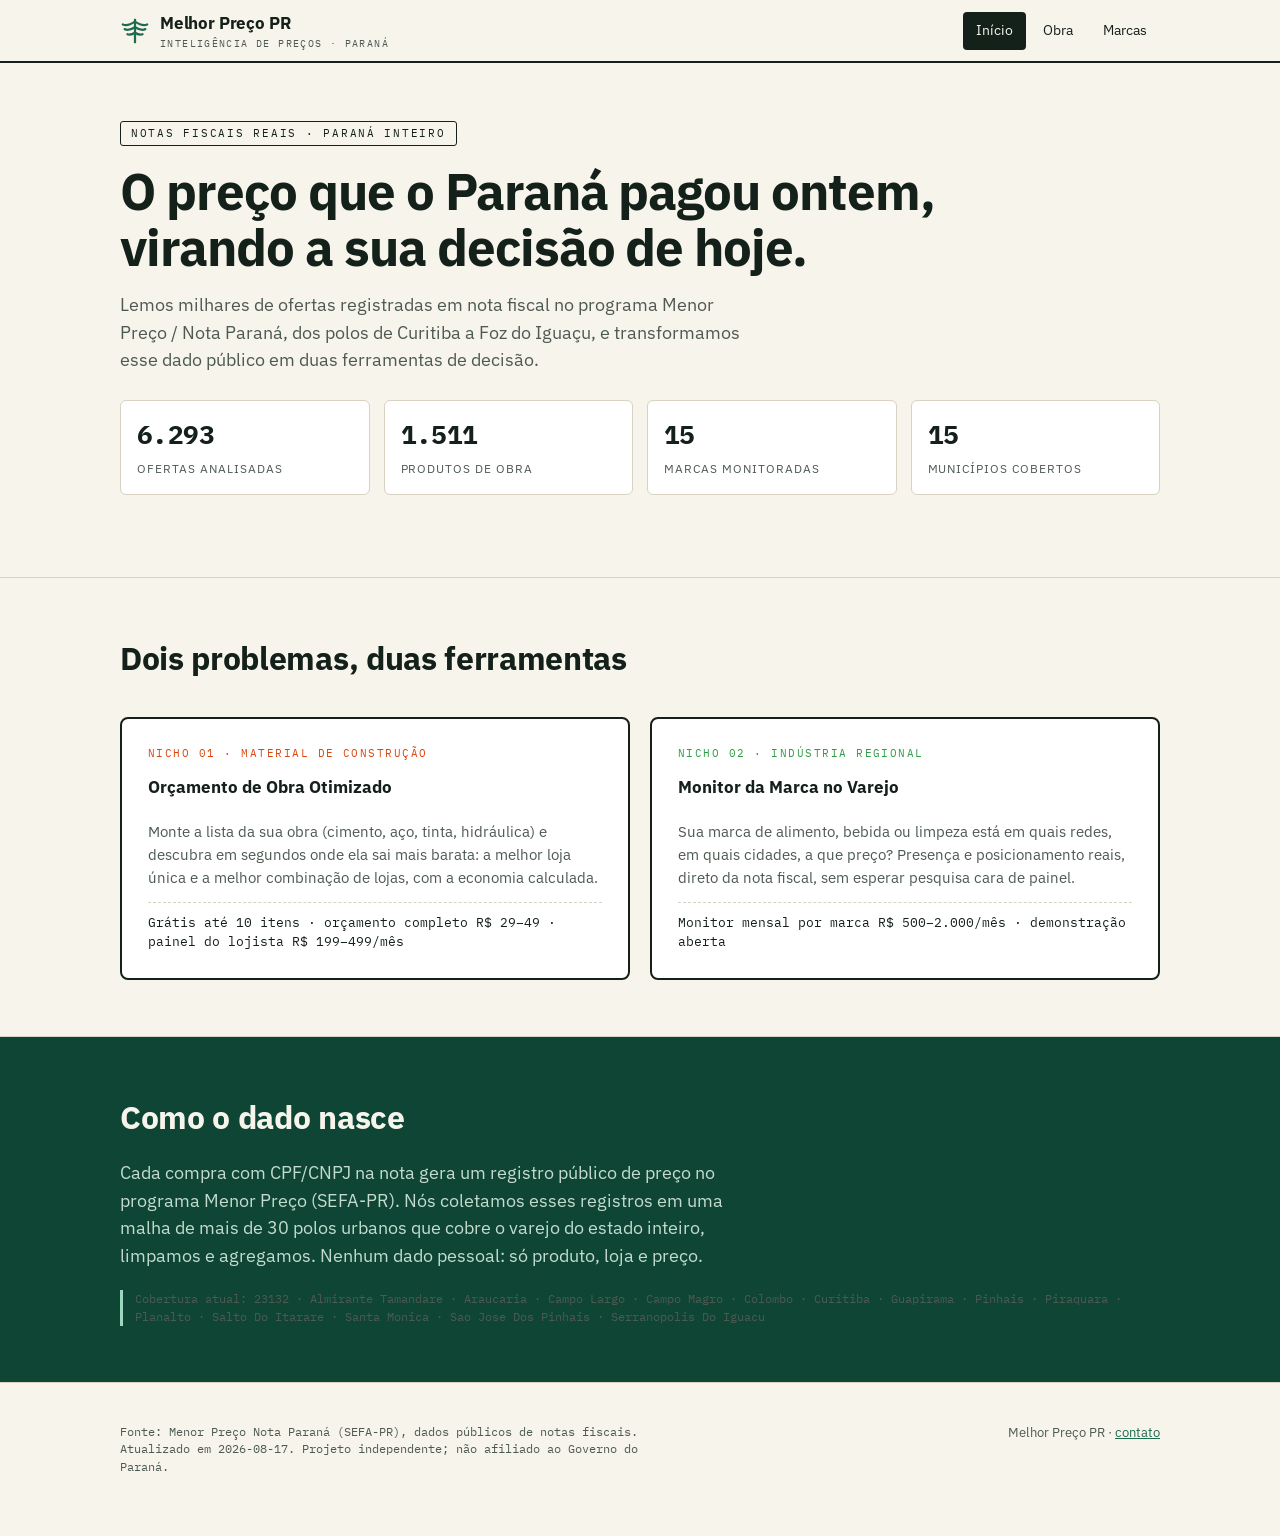
==== index.html @ 216f0dc4 "feat: site Melhor Preço PR com os nichos construção (orçamento de obra) e indústria (monitor de marc" ====
<!doctype html>
<html lang="pt-BR">
<head>
<meta charset="utf-8">
<meta name="viewport" content="width=device-width, initial-scale=1">
<title>Melhor Preço PR — inteligência de preços do varejo paranaense</title>
<meta name="description" content="Preços reais de notas fiscais do Paraná inteiro, transformados em decisão: orçamento de obra otimizado e monitor de marca no varejo.">
<link rel="preconnect" href="https://fonts.googleapis.com">
<link rel="preconnect" href="https://fonts.gstatic.com" crossorigin>
<link href="https://fonts.googleapis.com/css2?family=IBM+Plex+Mono:wght@400;600&family=IBM+Plex+Sans:wght@400;600;700&display=swap" rel="stylesheet">
<link rel="stylesheet" href="assets/css/style.css">
<link rel="icon" href="data:image/svg+xml,%3Csvg xmlns='http://www.w3.org/2000/svg' viewBox='0 0 32 32'%3E%3Ctext y='26' font-size='26'%3E🌲%3C/text%3E%3C/svg%3E">
</head>
<body>

<header class="topo">
  <div class="wrap">
    <a class="logo" href="./">
      <svg viewBox="0 0 32 32" fill="none" aria-hidden="true">
        <path d="M16 3 L16 29" stroke="#1e6b4f" stroke-width="2.4"/>
        <path d="M16 6 C10 10 5 10 3 9 M16 6 C22 10 27 10 29 9" stroke="#1e6b4f" stroke-width="2.4" stroke-linecap="round"/>
        <path d="M16 12 C11 15 7 15 5 14 M16 12 C21 15 25 15 27 14" stroke="#1e6b4f" stroke-width="2.4" stroke-linecap="round"/>
        <path d="M16 18 C12 20 9 20 8 19.5 M16 18 C20 20 23 20 24 19.5" stroke="#1e6b4f" stroke-width="2.4" stroke-linecap="round"/>
      </svg>
      <span><b>Melhor Preço PR</b><small>inteligência de preços · Paraná</small></span>
    </a>
    <nav>
      <a href="./" class="ativo">Início</a>
      <a href="construcao/">Obra</a>
      <a href="industria/">Marcas</a>
    </nav>
  </div>
</header>

<section class="faixa">
  <div class="wrap">
    <span class="selo">Notas fiscais reais · Paraná inteiro</span>
    <h1>O preço que o Paraná pagou ontem,<br>virando a sua decisão de hoje.</h1>
    <p class="chamada">
      Lemos milhares de ofertas registradas em nota fiscal no programa
      Menor Preço / Nota Paraná, dos polos de Curitiba a Foz do Iguaçu,
      e transformamos esse dado público em duas ferramentas de decisão.
    </p>
    <div class="kpis" id="kpis">
      <div class="kpi"><b class="num" id="kpi-ofertas">—</b><span>ofertas analisadas</span></div>
      <div class="kpi"><b class="num" id="kpi-produtos">—</b><span>produtos de obra</span></div>
      <div class="kpi"><b class="num" id="kpi-marcas">—</b><span>marcas monitoradas</span></div>
      <div class="kpi"><b class="num" id="kpi-muns">—</b><span>municípios cobertos</span></div>
    </div>
  </div>
</section>

<section class="faixa">
  <div class="wrap">
    <h2>Dois problemas, duas ferramentas</h2>
    <div class="nichos">
      <a class="nicho nicho-obra" href="construcao/">
        <span class="tag">Nicho 01 · Material de construção</span>
        <h3>Orçamento de Obra Otimizado</h3>
        <p>Monte a lista da sua obra (cimento, aço, tinta, hidráulica) e
          descubra em segundos onde ela sai mais barata: a melhor loja única
          e a melhor combinação de lojas, com a economia calculada.</p>
        <span class="preco-ancora">Grátis até 10 itens · orçamento completo R$ 29–49 · painel do lojista R$ 199–499/mês</span>
      </a>
      <a class="nicho nicho-industria" href="industria/">
        <span class="tag">Nicho 02 · Indústria regional</span>
        <h3>Monitor da Marca no Varejo</h3>
        <p>Sua marca de alimento, bebida ou limpeza está em quais redes, em
          quais cidades, a que preço? Presença e posicionamento reais,
          direto da nota fiscal, sem esperar pesquisa cara de painel.</p>
        <span class="preco-ancora">Monitor mensal por marca R$ 500–2.000/mês · demonstração aberta</span>
      </a>
    </div>
  </div>
</section>

<section class="faixa faixa-escura">
  <div class="wrap">
    <h2>Como o dado nasce</h2>
    <p class="chamada">
      Cada compra com CPF/CNPJ na nota gera um registro público de preço no
      programa Menor Preço (SEFA-PR). Nós coletamos esses registros em uma
      malha de mais de 30 polos urbanos que cobre o varejo do estado inteiro,
      limpamos e agregamos. Nenhum dado pessoal: só produto, loja e preço.
    </p>
    <p class="aviso-dados" style="border-color:#9ad8bf">
      Cobertura atual: <span class="num" id="lista-muns">carregando…</span>
    </p>
  </div>
</section>

<footer>
  <div class="wrap">
    <div class="fonte">
      Fonte: Menor Preço Nota Paraná (SEFA-PR), dados públicos de notas
      fiscais. Atualizado em <span class="num" id="atualizado">—</span>.
      Projeto independente; não afiliado ao Governo do Paraná.
    </div>
    <div>Melhor Preço PR · <a href="mailto:avnerpaesgomes@gmail.com">contato</a></div>
  </div>
</footer>

<script>
fetch("data/meta.json").then(r => r.json()).then(m => {
  const f = n => n.toLocaleString("pt-BR");
  document.getElementById("kpi-ofertas").textContent = f(m.n_ofertas);
  document.getElementById("kpi-produtos").textContent = f(m.n_produtos_construcao);
  document.getElementById("kpi-marcas").textContent = f(m.n_marcas);
  document.getElementById("kpi-muns").textContent = f(m.n_municipios);
  document.getElementById("atualizado").textContent = m.atualizado_em;
  document.getElementById("lista-muns").textContent = m.municipios.join(" · ");
});
</script>
</body>
</html>
---- assets/css/style.css ----
/* Melhor Preço PR — design system
   Estética: relatório de inteligência regional. Papel, tinta, monospace
   para números, régua fina, verde-araucária como cor institucional. */

:root {
  --papel: #f7f4ec;
  --papel-2: #efeadd;
  --tinta: #14201a;
  --tinta-fraca: #4d5a52;
  --regua: #d8d2c2;
  --verde: #1e6b4f;
  --verde-escuro: #0f4534;
  --obra: #d9480f;
  --obra-claro: #fff0e6;
  --industria: #2f9e44;
  --industria-claro: #e9f7ec;
  --alerta: #b02a37;
  --sans: "IBM Plex Sans", system-ui, -apple-system, sans-serif;
  --mono: "IBM Plex Mono", ui-monospace, "Cascadia Mono", monospace;
}

* { box-sizing: border-box; margin: 0; padding: 0; }

html { scroll-behavior: smooth; }

body {
  font-family: var(--sans);
  background: var(--papel);
  color: var(--tinta);
  line-height: 1.55;
  font-size: 16px;
}

.wrap { max-width: 1080px; margin: 0 auto; padding: 0 20px; }

a { color: var(--verde); }

/* ---------- topo ---------- */
.topo {
  border-bottom: 2px solid var(--tinta);
  background: var(--papel);
  position: sticky; top: 0; z-index: 40;
}
.topo .wrap {
  display: flex; align-items: center; gap: 14px;
  padding-top: 10px; padding-bottom: 10px;
}
.logo { display: flex; align-items: center; gap: 10px; text-decoration: none; color: var(--tinta); }
.logo svg { width: 30px; height: 30px; }
.logo b { font-size: 1.05rem; letter-spacing: -0.01em; }
.logo small {
  display: block; font-family: var(--mono); font-size: 0.62rem;
  color: var(--tinta-fraca); letter-spacing: 0.14em; text-transform: uppercase;
}
.topo nav { margin-left: auto; display: flex; gap: 4px; }
.topo nav a {
  text-decoration: none; color: var(--tinta); font-size: 0.88rem;
  padding: 7px 12px; border: 1px solid transparent; border-radius: 4px;
}
.topo nav a:hover { border-color: var(--tinta); }
.topo nav a.ativo { background: var(--tinta); color: var(--papel); }

/* ---------- blocos ---------- */
.faixa { padding: 56px 0; border-bottom: 1px solid var(--regua); }
.faixa-escura { background: var(--verde-escuro); color: var(--papel); }
.faixa-escura a { color: #9ad8bf; }

.selo {
  display: inline-block; font-family: var(--mono); font-size: 0.68rem;
  letter-spacing: 0.16em; text-transform: uppercase;
  border: 1px solid currentColor; border-radius: 3px;
  padding: 3px 10px; margin-bottom: 18px;
}

h1 { font-size: clamp(2rem, 5vw, 3.2rem); line-height: 1.08; letter-spacing: -0.02em; }
h2 { font-size: clamp(1.4rem, 3vw, 2rem); letter-spacing: -0.01em; margin-bottom: 12px; }
h3 { font-size: 1.05rem; margin-bottom: 8px; }

.chamada { font-size: 1.12rem; color: var(--tinta-fraca); max-width: 640px; margin-top: 16px; }
.faixa-escura .chamada { color: #c4dccf; }

.num { font-family: var(--mono); font-variant-numeric: tabular-nums; }

/* ---------- cartões dos nichos ---------- */
.nichos { display: grid; grid-template-columns: repeat(auto-fit, minmax(300px, 1fr)); gap: 20px; margin-top: 34px; }
.nicho {
  border: 2px solid var(--tinta); border-radius: 8px; background: #fff;
  padding: 26px; display: flex; flex-direction: column; gap: 12px;
  text-decoration: none; color: var(--tinta);
  transition: transform 0.12s ease, box-shadow 0.12s ease;
}
.nicho:hover { transform: translate(-2px, -2px); box-shadow: 4px 4px 0 var(--tinta); }
.nicho .tag { font-family: var(--mono); font-size: 0.66rem; letter-spacing: 0.14em; text-transform: uppercase; }
.nicho-obra .tag { color: var(--obra); }
.nicho-industria .tag { color: var(--industria); }
.nicho p { color: var(--tinta-fraca); font-size: 0.94rem; }
.nicho .preco-ancora { font-family: var(--mono); font-size: 0.8rem; margin-top: auto; padding-top: 10px; border-top: 1px dashed var(--regua); }

/* ---------- kpis ---------- */
.kpis { display: grid; grid-template-columns: repeat(auto-fit, minmax(150px, 1fr)); gap: 14px; margin: 26px 0; }
.kpi { border: 1px solid var(--regua); border-radius: 6px; background: #fff; padding: 14px 16px; }
.kpi b { display: block; font-family: var(--mono); font-size: 1.6rem; letter-spacing: -0.02em; }
.kpi span { font-size: 0.78rem; color: var(--tinta-fraca); text-transform: uppercase; letter-spacing: 0.08em; }

/* ---------- botões ---------- */
.btn {
  display: inline-block; font-family: var(--sans); font-weight: 600;
  font-size: 0.92rem; text-decoration: none; cursor: pointer;
  border: 2px solid var(--tinta); border-radius: 5px;
  padding: 10px 20px; background: var(--tinta); color: var(--papel);
}
.btn:hover { background: var(--verde-escuro); border-color: var(--verde-escuro); }
.btn-vazado { background: transparent; color: var(--tinta); }
.btn-vazado:hover { background: var(--tinta); color: var(--papel); }
.btn-obra { background: var(--obra); border-color: var(--obra); }
.btn-obra:hover { background: #b93a09; border-color: #b93a09; }
.btn-industria { background: var(--industria); border-color: var(--industria); }
.btn-industria:hover { background: #25803a; border-color: #25803a; }

/* ---------- formulários ---------- */
input[type="search"], input[type="text"], select {
  font-family: var(--sans); font-size: 0.95rem;
  border: 2px solid var(--tinta); border-radius: 5px;
  padding: 10px 14px; background: #fff; color: var(--tinta); width: 100%;
}
input:focus, select:focus { outline: 3px solid rgba(30, 107, 79, 0.35); }

.chips { display: flex; flex-wrap: wrap; gap: 8px; margin: 14px 0; }
.chip {
  font-family: var(--mono); font-size: 0.72rem; cursor: pointer;
  border: 1px solid var(--tinta-fraca); border-radius: 99px;
  padding: 4px 12px; background: transparent; color: var(--tinta);
}
.chip.ativo { background: var(--tinta); color: var(--papel); border-color: var(--tinta); }

/* ---------- listas de resultado ---------- */
.resultados { display: flex; flex-direction: column; gap: 8px; margin-top: 14px; }
.item-res {
  display: flex; align-items: center; gap: 14px; flex-wrap: wrap;
  border: 1px solid var(--regua); border-radius: 6px; background: #fff;
  padding: 10px 14px;
}
.item-res .desc { flex: 1 1 260px; font-size: 0.9rem; }
.item-res .faixa-preco { font-family: var(--mono); font-size: 0.85rem; white-space: nowrap; }
.item-res .n-lojas { font-family: var(--mono); font-size: 0.72rem; color: var(--tinta-fraca); white-space: nowrap; }

/* ---------- orçamento (nicho 1) ---------- */
.duas-colunas { display: grid; grid-template-columns: 1.2fr 1fr; gap: 26px; align-items: start; }
@media (max-width: 860px) { .duas-colunas { grid-template-columns: 1fr; } }

.painel {
  border: 2px solid var(--tinta); border-radius: 8px; background: #fff;
  padding: 20px;
}
.painel-obra { border-color: var(--obra); }
.painel h3 { display: flex; align-items: baseline; justify-content: space-between; }
.contador { font-family: var(--mono); font-size: 0.75rem; color: var(--tinta-fraca); }

.lista-orc { list-style: none; display: flex; flex-direction: column; gap: 6px; margin: 12px 0; }
.lista-orc li {
  display: flex; align-items: center; gap: 10px;
  border-bottom: 1px dashed var(--regua); padding: 6px 0; font-size: 0.87rem;
}
.lista-orc .qtd { display: flex; align-items: center; gap: 4px; }
.lista-orc .qtd button {
  width: 22px; height: 22px; border: 1px solid var(--tinta); background: #fff;
  border-radius: 3px; cursor: pointer; font-family: var(--mono); line-height: 1;
}
.lista-orc .qtd span { font-family: var(--mono); min-width: 20px; text-align: center; }
.lista-orc .rm { margin-left: auto; border: none; background: none; color: var(--alerta); cursor: pointer; font-size: 1rem; }

.veredito { border-top: 2px solid var(--tinta); margin-top: 14px; padding-top: 14px; }
.veredito .linha { display: flex; justify-content: space-between; gap: 10px; font-size: 0.9rem; padding: 4px 0; }
.veredito .linha b.num { font-size: 1.05rem; }
.economia { background: var(--industria-claro); border: 1px solid var(--industria); border-radius: 6px; padding: 10px 14px; margin-top: 10px; font-size: 0.92rem; }

.grupo-loja { border: 1px solid var(--regua); border-radius: 6px; padding: 10px 14px; margin-top: 8px; background: var(--papel); }
.grupo-loja h4 { font-size: 0.9rem; display: flex; justify-content: space-between; }
.grupo-loja ul { list-style: none; font-size: 0.82rem; color: var(--tinta-fraca); margin-top: 6px; }
.grupo-loja li { display: flex; justify-content: space-between; gap: 8px; padding: 2px 0; }

/* ---------- monitor de marca (nicho 2) ---------- */
.grade-marcas { display: flex; flex-wrap: wrap; gap: 8px; margin: 18px 0; }
.btn-marca {
  font-family: var(--sans); font-weight: 600; font-size: 0.88rem; cursor: pointer;
  border: 2px solid var(--tinta); border-radius: 6px; background: #fff;
  padding: 8px 16px; display: inline-flex; align-items: center; gap: 8px;
}
.btn-marca.ativo { background: var(--industria); border-color: var(--industria); color: #fff; }
.selo-pr {
  font-family: var(--mono); font-size: 0.6rem; letter-spacing: 0.1em;
  background: var(--verde); color: #fff; border-radius: 3px; padding: 1px 6px;
}
.btn-marca.ativo .selo-pr { background: #fff; color: var(--industria); }

.barras { display: flex; flex-direction: column; gap: 8px; margin: 16px 0; }
.barra-linha { display: grid; grid-template-columns: 150px 1fr 90px; gap: 10px; align-items: center; font-size: 0.85rem; }
.barra-linha .rotulo { text-align: right; white-space: nowrap; overflow: hidden; text-overflow: ellipsis; }
.barra-trilho { background: var(--papel-2); border-radius: 3px; height: 22px; position: relative; }
.barra-fill { position: absolute; inset: 0 auto 0 0; background: var(--industria); border-radius: 3px; min-width: 2px; }
.barra-linha .valor { font-family: var(--mono); font-size: 0.8rem; text-align: right; }

table.matriz { width: 100%; border-collapse: collapse; font-size: 0.82rem; background: #fff; }
.matriz-scroll { overflow-x: auto; border: 1px solid var(--regua); border-radius: 6px; margin-top: 14px; }
table.matriz th, table.matriz td { padding: 8px 10px; border-bottom: 1px solid var(--regua); text-align: right; white-space: nowrap; }
table.matriz th:first-child, table.matriz td:first-child { text-align: left; white-space: normal; min-width: 220px; }
table.matriz thead th { background: var(--papel-2); font-family: var(--mono); font-size: 0.7rem; text-transform: uppercase; letter-spacing: 0.06em; position: sticky; top: 0; }
table.matriz td { font-family: var(--mono); }
table.matriz td.melhor { color: var(--industria); font-weight: 700; }

/* ---------- planos / CTA ---------- */
.planos { display: grid; grid-template-columns: repeat(auto-fit, minmax(240px, 1fr)); gap: 18px; margin-top: 26px; }
.plano { border: 2px solid var(--tinta); border-radius: 8px; background: #fff; padding: 24px; display: flex; flex-direction: column; gap: 10px; }
.plano.destaque { background: var(--tinta); color: var(--papel); }
.plano .valor-plano { font-family: var(--mono); font-size: 1.5rem; }
.plano .valor-plano small { font-size: 0.75rem; color: inherit; opacity: 0.7; }
.plano ul { list-style: none; font-size: 0.88rem; display: flex; flex-direction: column; gap: 6px; }
.plano li::before { content: "— "; opacity: 0.5; }
.plano .btn { margin-top: auto; text-align: center; }

/* ---------- modal ---------- */
dialog {
  border: 2px solid var(--tinta); border-radius: 8px; padding: 30px;
  max-width: 460px; background: var(--papel); color: var(--tinta);
}
dialog::backdrop { background: rgba(20, 32, 26, 0.55); }
dialog h3 { font-size: 1.25rem; margin-bottom: 10px; }
dialog p { font-size: 0.92rem; color: var(--tinta-fraca); margin-bottom: 16px; }
dialog .acoes { display: flex; gap: 10px; flex-wrap: wrap; }

/* ---------- rodapé ---------- */
footer { padding: 40px 0 60px; color: var(--tinta-fraca); font-size: 0.82rem; }
footer .wrap { display: flex; flex-wrap: wrap; gap: 20px; justify-content: space-between; }
footer .fonte { font-family: var(--mono); font-size: 0.72rem; max-width: 520px; }

.aviso-dados {
  font-family: var(--mono); font-size: 0.72rem; color: var(--tinta-fraca);
  border-left: 3px solid var(--verde); padding-left: 12px; margin-top: 20px;
}

[hidden] { display: none !important; }

@media (max-width: 640px) {
  .topo nav a { padding: 6px 8px; font-size: 0.8rem; }
  .barra-linha { grid-template-columns: 100px 1fr 80px; }
}
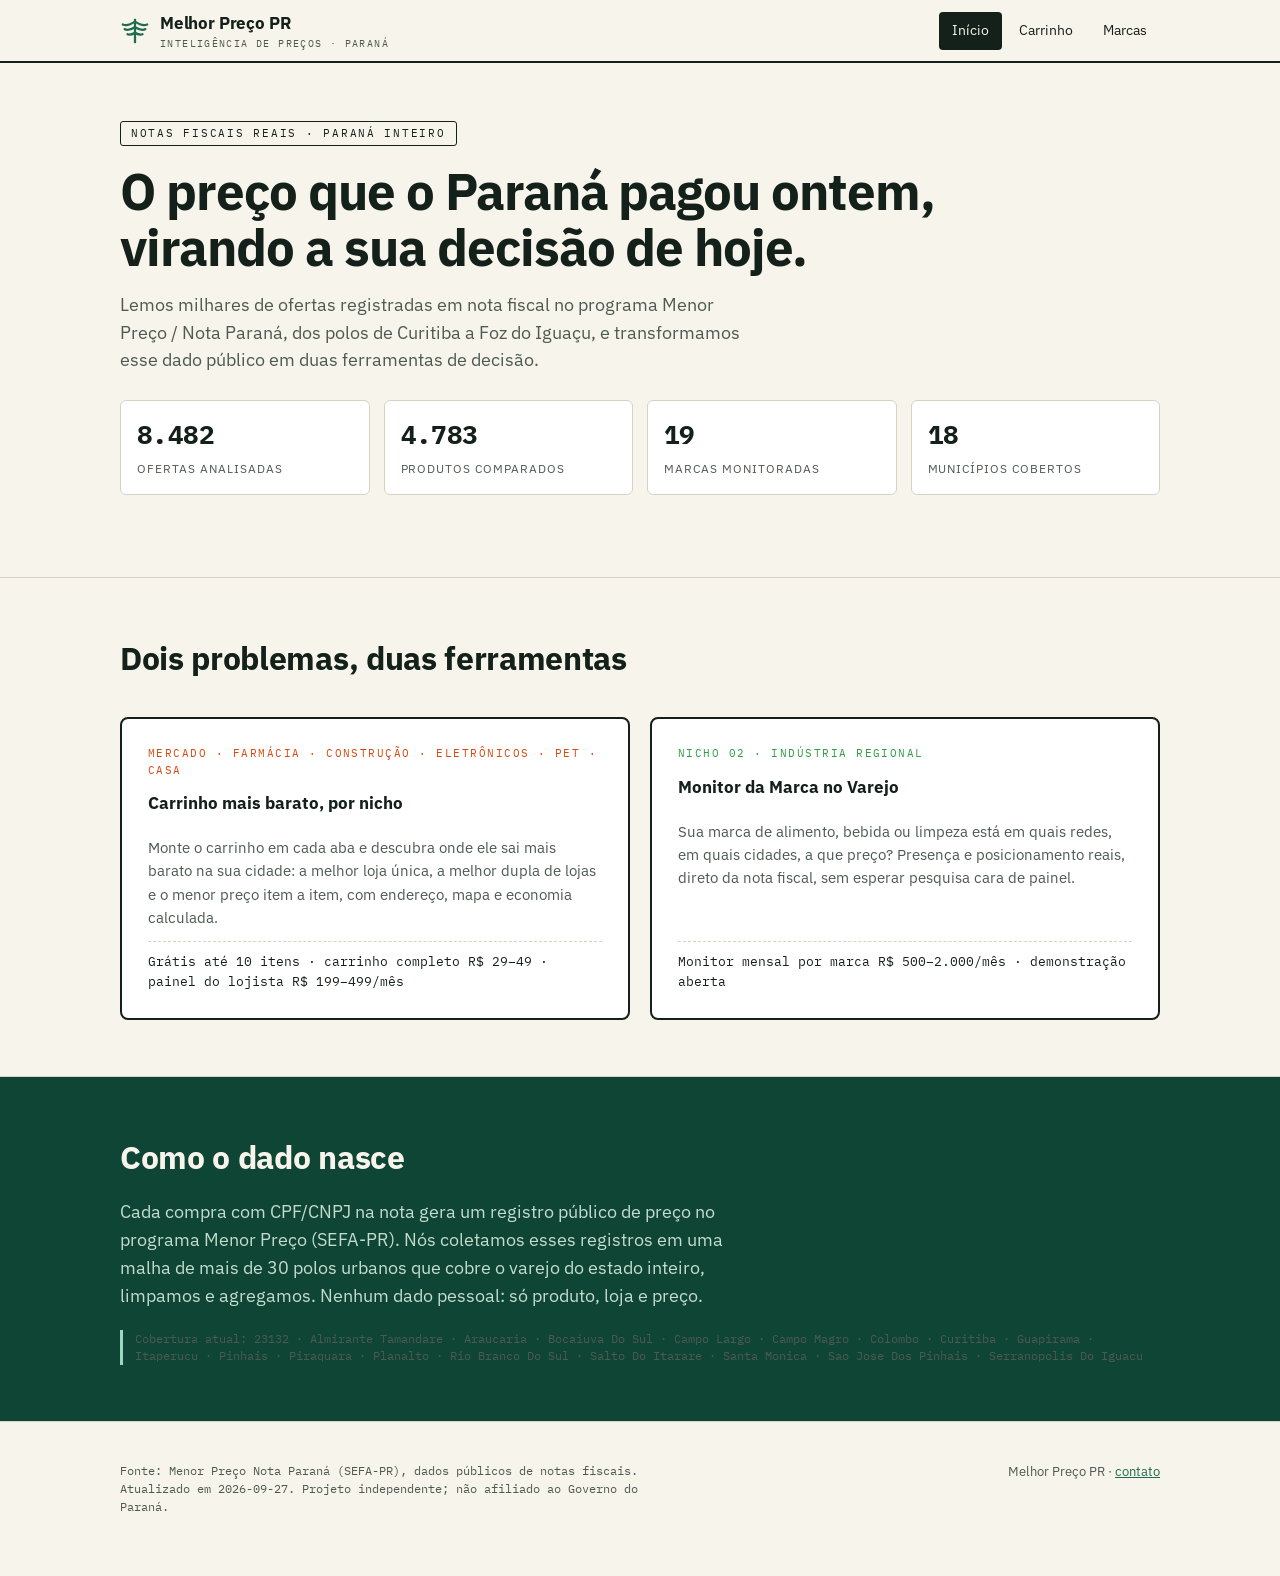
==== commit c6f91e2a: "feat: carrinho por nicho com abas e local da loja mais barata - /carrinho/ com abas: mercado, farmác" ====
--- a/index.html
+++ b/index.html
@@ -26,7 +26,7 @@
     </a>
     <nav>
       <a href="./" class="ativo">Início</a>
-      <a href="construcao/">Obra</a>
+      <a href="carrinho/">Carrinho</a>
       <a href="industria/">Marcas</a>
     </nav>
   </div>
@@ -43,7 +43,7 @@
     </p>
     <div class="kpis" id="kpis">
       <div class="kpi"><b class="num" id="kpi-ofertas">—</b><span>ofertas analisadas</span></div>
-      <div class="kpi"><b class="num" id="kpi-produtos">—</b><span>produtos de obra</span></div>
+      <div class="kpi"><b class="num" id="kpi-produtos">—</b><span>produtos comparados</span></div>
       <div class="kpi"><b class="num" id="kpi-marcas">—</b><span>marcas monitoradas</span></div>
       <div class="kpi"><b class="num" id="kpi-muns">—</b><span>municípios cobertos</span></div>
     </div>
@@ -54,13 +54,13 @@
   <div class="wrap">
     <h2>Dois problemas, duas ferramentas</h2>
     <div class="nichos">
-      <a class="nicho nicho-obra" href="construcao/">
-        <span class="tag">Nicho 01 · Material de construção</span>
-        <h3>Orçamento de Obra Otimizado</h3>
-        <p>Monte a lista da sua obra (cimento, aço, tinta, hidráulica) e
-          descubra em segundos onde ela sai mais barata: a melhor loja única
-          e a melhor combinação de lojas, com a economia calculada.</p>
-        <span class="preco-ancora">Grátis até 10 itens · orçamento completo R$ 29–49 · painel do lojista R$ 199–499/mês</span>
+      <a class="nicho nicho-obra" href="carrinho/">
+        <span class="tag">Mercado · Farmácia · Construção · Eletrônicos · Pet · Casa</span>
+        <h3>Carrinho mais barato, por nicho</h3>
+        <p>Monte o carrinho em cada aba e descubra onde ele sai mais barato
+          na sua cidade: a melhor loja única, a melhor dupla de lojas e o
+          menor preço item a item, com endereço, mapa e economia calculada.</p>
+        <span class="preco-ancora">Grátis até 10 itens · carrinho completo R$ 29–49 · painel do lojista R$ 199–499/mês</span>
       </a>
       <a class="nicho nicho-industria" href="industria/">
         <span class="tag">Nicho 02 · Indústria regional</span>
@@ -104,7 +104,7 @@
 fetch("data/meta.json").then(r => r.json()).then(m => {
   const f = n => n.toLocaleString("pt-BR");
   document.getElementById("kpi-ofertas").textContent = f(m.n_ofertas);
-  document.getElementById("kpi-produtos").textContent = f(m.n_produtos_construcao);
+  document.getElementById("kpi-produtos").textContent = f(m.n_produtos);
   document.getElementById("kpi-marcas").textContent = f(m.n_marcas);
   document.getElementById("kpi-muns").textContent = f(m.n_municipios);
   document.getElementById("atualizado").textContent = m.atualizado_em;
--- a/assets/css/style.css
+++ b/assets/css/style.css
@@ -244,3 +244,20 @@
   .topo nav a { padding: 6px 8px; font-size: 0.8rem; }
   .barra-linha { grid-template-columns: 100px 1fr 80px; }
 }
+
+/* ---------- carrinho por nicho ---------- */
+.abas { display: flex; flex-wrap: wrap; gap: 6px; margin-top: 20px; border-bottom: 2px solid var(--tinta); }
+.aba {
+  font: 600 0.9rem var(--sans); padding: 8px 14px; cursor: pointer;
+  background: var(--papel-2); color: var(--tinta); border: 1px solid var(--regua);
+  border-bottom: none; border-radius: 6px 6px 0 0;
+}
+.aba .num { font-size: 0.7rem; color: var(--tinta-fraca); margin-left: 4px; }
+.aba.ativo { background: var(--tinta); color: var(--papel); border-color: var(--tinta); }
+.aba.ativo .num { color: var(--papel); }
+.rotulo { display: block; font-size: 0.78rem; color: var(--tinta-fraca); margin: 10px 0 4px; }
+.dica { font-size: 0.85rem; color: var(--tinta-fraca); }
+.veredito .sub { font-size: 0.72rem; font-family: var(--mono); text-transform: uppercase; letter-spacing: 0.06em; color: var(--tinta-fraca); margin: 12px 0 2px; }
+.veredito .vencedor { background: var(--obra-claro); border-radius: 6px; padding: 6px 8px; }
+.local { display: block; color: var(--tinta-fraca); font-size: 0.76rem; }
+.falta { color: var(--alerta); font-size: 0.8rem; }
